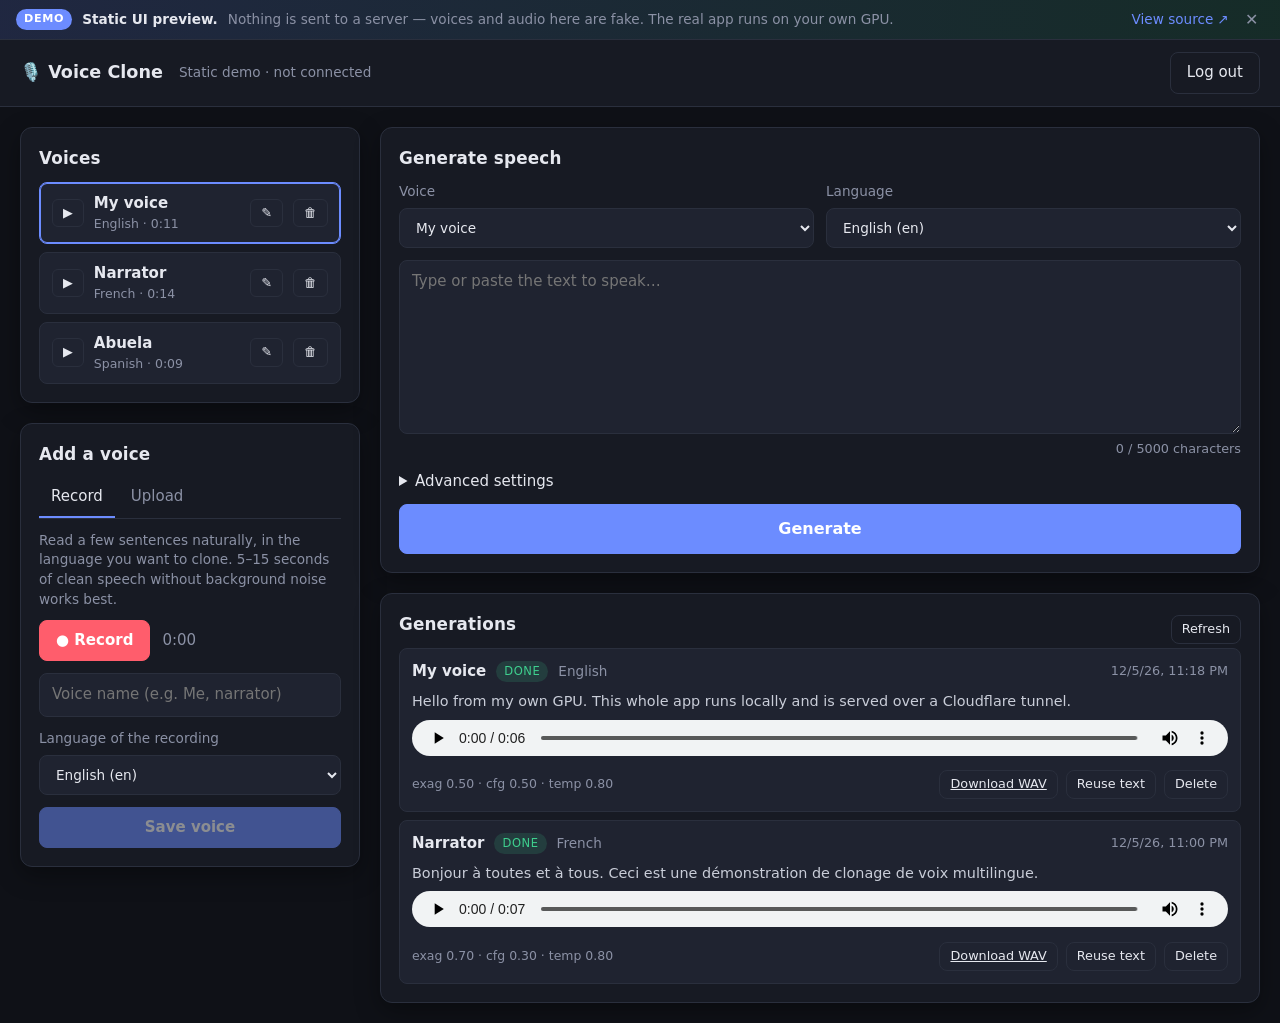
==== docs/index.html @ ca4d3bd9 "Add static front-end mockup deployed to GitHub Pages docs/ holds a non-functional preview of the UI " ====
<!doctype html>
<html lang="en">
<head>
  <meta charset="utf-8">
  <meta name="viewport" content="width=device-width, initial-scale=1">
  <title>Voice Clone — Demo</title>
  <meta name="description" content="Static UI preview of the self-hosted Voice Clone app (Chatterbox, MIT). Not connected to a backend.">
  <link rel="icon" href="data:image/svg+xml,%3Csvg xmlns='http://www.w3.org/2000/svg' viewBox='0 0 100 100'%3E%3Ctext y='.9em' font-size='90'%3E%F0%9F%8E%99%EF%B8%8F%3C/text%3E%3C/svg%3E">
  <link rel="stylesheet" href="style.css">
</head>
<body>
  <div class="demo-banner" id="demo-banner">
    <span class="tag">Demo</span>
    <strong>Static UI preview.</strong>
    <span class="muted">Nothing is sent to a server — voices and audio here are fake. The real app runs on your own GPU.</span>
    <span class="spacer"></span>
    <a href="https://github.com/remtav/voice-clone-app" target="_blank" rel="noopener">View source ↗</a>
    <button class="close" id="demo-banner-close" type="button" title="Dismiss">✕</button>
  </div>

  <header class="topbar">
    <div class="brand">🎙️ <span>Voice Clone</span></div>
    <div class="status" id="status-bar" title="Engine status">Static demo · not connected</div>
    <button id="logout-btn" class="btn btn-ghost" type="button">Log out</button>
  </header>

  <section id="login-view" class="view hidden">
    <form id="login-form" class="card login-card">
      <h2>Sign in</h2>
      <p class="muted">Enter the app password to continue. <em>(Demo: any value works.)</em></p>
      <input type="password" id="login-password" placeholder="Password" autocomplete="current-password">
      <button class="btn btn-primary" type="submit">Sign in</button>
      <p class="error hidden" id="login-error"></p>
    </form>
  </section>

  <main id="app-view" class="view hidden">
    <div class="layout">
      <aside class="column">
        <section class="card">
          <h2>Voices</h2>
          <ul id="voice-list" class="voice-list"></ul>
          <p id="voice-empty" class="muted hidden">No voices yet. Record or upload one below.</p>
        </section>

        <section class="card">
          <h2>Add a voice</h2>
          <div class="tabs" role="tablist">
            <button class="tab active" type="button" data-tab="record">Record</button>
            <button class="tab" type="button" data-tab="upload">Upload</button>
          </div>

          <div id="tab-record" class="tab-panel">
            <p class="muted small">Read a few sentences naturally, in the language you want to clone.
              5–15 seconds of clean speech without background noise works best.</p>
            <div class="record-controls">
              <button id="record-btn" class="btn btn-danger" type="button">● Record</button>
              <span id="record-timer" class="timer">0:00</span>
            </div>
            <audio id="record-preview" controls class="hidden"></audio>
          </div>

          <div id="tab-upload" class="tab-panel hidden">
            <p class="muted small">WAV, MP3, M4A, OGG, FLAC or WebM. Only the first
              <span id="max-ref-seconds">30</span> seconds are kept.</p>
            <input type="file" id="voice-file" accept="audio/*,video/*,.wav,.mp3,.m4a,.aac,.ogg,.opus,.flac,.webm,.mp4">
          </div>

          <form id="voice-form" class="stack">
            <input type="text" id="voice-name" placeholder="Voice name (e.g. Me, narrator)" maxlength="120">
            <label class="field">Language of the recording
              <select id="voice-language"></select>
            </label>
            <button class="btn btn-primary" id="voice-save" type="submit" disabled>Save voice</button>
          </form>
        </section>
      </aside>

      <section class="column main-column">
        <section class="card">
          <h2>Generate speech</h2>
          <form id="generate-form" class="stack">
            <div class="row">
              <label class="field">Voice
                <select id="gen-voice" required></select>
              </label>
              <label class="field">Language
                <select id="gen-language"></select>
              </label>
            </div>
            <textarea id="gen-text" rows="7" placeholder="Type or paste the text to speak…" required></textarea>
            <div class="char-count"><span id="char-count">0</span> / <span id="char-max">5000</span> characters</div>

            <details class="advanced">
              <summary>Advanced settings</summary>
              <div class="sliders">
                <label class="field">Exaggeration <output id="exaggeration-val">0.50</output>
                  <input type="range" id="exaggeration" min="0" max="1.5" step="0.05" value="0.5">
                </label>
                <label class="field">CFG weight / pace <output id="cfg-val">0.50</output>
                  <input type="range" id="cfg" min="0" max="1" step="0.05" value="0.5">
                </label>
                <label class="field">Temperature <output id="temp-val">0.80</output>
                  <input type="range" id="temp" min="0.1" max="1.5" step="0.05" value="0.8">
                </label>
                <label class="field">Seed (optional)
                  <input type="number" id="seed" min="0" step="1" placeholder="random">
                </label>
              </div>
              <p class="muted small">
                Defaults (0.5 / 0.5) suit most voices. For more expressive speech try exaggeration ≈ 0.7 with
                CFG ≈ 0.3. If the speaker is fast, lower CFG to ≈ 0.3. A fixed seed makes results reproducible.
              </p>
            </details>

            <button class="btn btn-primary btn-lg" id="gen-btn" type="submit">Generate</button>
          </form>
        </section>

        <section class="card">
          <div class="card-head">
            <h2>Generations</h2>
            <button id="refresh-jobs" class="btn btn-ghost small" type="button">Refresh</button>
          </div>
          <ul id="job-list" class="job-list"></ul>
          <p id="job-empty" class="muted hidden">Nothing generated yet.</p>
        </section>
      </section>
    </div>
  </main>

  <div id="toast" class="toast hidden" role="status"></div>
  <script src="demo.js"></script>
</body>
</html>
---- docs/style.css ----
:root {
  --bg: #0f1117;
  --panel: #171a23;
  --panel-2: #1f2330;
  --border: #2a2f3d;
  --text: #e6e8ef;
  --muted: #8b91a5;
  --accent: #6c8cff;
  --accent-2: #5271f0;
  --danger: #ff5d6c;
  --ok: #3ecf8e;
  --warn: #f5b84c;
  --radius: 12px;
  --shadow: 0 8px 24px rgba(0, 0, 0, 0.35);
  font-family: system-ui, -apple-system, "Segoe UI", Roboto, sans-serif;
}

* { box-sizing: border-box; }
html, body { margin: 0; background: var(--bg); color: var(--text); }
body { min-height: 100vh; font-size: 15px; line-height: 1.45; }
h2 { margin: 0 0 12px; font-size: 1.05rem; font-weight: 600; letter-spacing: 0.01em; }
p { margin: 0 0 10px; }
.hidden { display: none !important; }
.muted { color: var(--muted); }
.small { font-size: 0.85rem; }
.error { color: var(--danger); }

.topbar {
  display: flex; align-items: center; gap: 16px;
  padding: 12px 20px; border-bottom: 1px solid var(--border);
  background: var(--panel); position: sticky; top: 0; z-index: 5;
}
.brand { font-weight: 700; font-size: 1.1rem; white-space: nowrap; }
.status { flex: 1; color: var(--muted); font-size: 0.85rem; overflow: hidden; text-overflow: ellipsis; white-space: nowrap; }
.status .dot { display: inline-block; width: 8px; height: 8px; border-radius: 50%; margin-right: 6px; background: var(--muted); }
.status.ok .dot { background: var(--ok); }
.status.busy .dot { background: var(--warn); animation: pulse 1.2s infinite; }
.status.err .dot { background: var(--danger); }
@keyframes pulse { 0%, 100% { opacity: 1; } 50% { opacity: 0.3; } }

.view { padding: 20px; }
.layout { display: grid; grid-template-columns: 340px 1fr; gap: 20px; max-width: 1280px; margin: 0 auto; }
@media (max-width: 900px) { .layout { grid-template-columns: 1fr; } }
.column { display: flex; flex-direction: column; gap: 20px; min-width: 0; }

.card {
  background: var(--panel); border: 1px solid var(--border); border-radius: var(--radius);
  padding: 18px; box-shadow: var(--shadow);
}
.card-head { display: flex; align-items: center; justify-content: space-between; }
.login-card { max-width: 380px; margin: 60px auto; display: flex; flex-direction: column; gap: 12px; }

.stack { display: flex; flex-direction: column; gap: 12px; }
.row { display: grid; grid-template-columns: 1fr 1fr; gap: 12px; }
@media (max-width: 600px) { .row { grid-template-columns: 1fr; } }
.field { display: flex; flex-direction: column; gap: 6px; font-size: 0.85rem; color: var(--muted); }
.field output { float: right; color: var(--text); font-variant-numeric: tabular-nums; }

input[type="text"], input[type="password"], input[type="number"], select, textarea {
  width: 100%; padding: 10px 12px; border-radius: 8px; border: 1px solid var(--border);
  background: var(--panel-2); color: var(--text); font: inherit;
}
textarea { resize: vertical; min-height: 120px; }
input:focus, select:focus, textarea:focus { outline: 2px solid var(--accent); outline-offset: 0; border-color: transparent; }
input[type="file"] { color: var(--muted); }
input[type="range"] { width: 100%; accent-color: var(--accent); }
.char-count { text-align: right; font-size: 0.8rem; color: var(--muted); margin-top: -6px; }
.char-count.over { color: var(--danger); }

.btn {
  display: inline-flex; align-items: center; justify-content: center; gap: 6px;
  padding: 9px 16px; border-radius: 8px; border: 1px solid var(--border);
  background: var(--panel-2); color: var(--text); font: inherit; cursor: pointer;
  transition: background 0.15s, transform 0.05s;
}
.btn:hover:not(:disabled) { background: #272c3b; }
.btn:active:not(:disabled) { transform: translateY(1px); }
.btn:disabled { opacity: 0.5; cursor: not-allowed; }
.btn-primary { background: var(--accent); border-color: var(--accent); color: #fff; font-weight: 600; }
.btn-primary:hover:not(:disabled) { background: var(--accent-2); }
.btn-danger { background: var(--danger); border-color: var(--danger); color: #fff; font-weight: 600; }
.btn-danger:hover:not(:disabled) { background: #e5475a; }
.btn-ghost { background: transparent; }
.btn-lg { padding: 12px 20px; font-size: 1rem; }
.btn.small, .icon-btn { padding: 4px 10px; font-size: 0.8rem; }
.icon-btn { border-radius: 6px; }

.tabs { display: flex; gap: 4px; margin-bottom: 12px; border-bottom: 1px solid var(--border); }
.tab { background: none; border: none; color: var(--muted); padding: 8px 12px; cursor: pointer; font: inherit; border-bottom: 2px solid transparent; }
.tab.active { color: var(--text); border-bottom-color: var(--accent); }
.tab-panel { margin-bottom: 12px; }
.record-controls { display: flex; align-items: center; gap: 12px; margin-bottom: 10px; }
.record-btn.recording { animation: pulse 1s infinite; }
.timer { font-variant-numeric: tabular-nums; color: var(--muted); }
audio { width: 100%; height: 36px; }

.voice-list, .job-list { list-style: none; margin: 0; padding: 0; display: flex; flex-direction: column; gap: 8px; }
.voice-item {
  display: flex; align-items: center; gap: 10px; padding: 10px 12px;
  border: 1px solid var(--border); border-radius: 8px; background: var(--panel-2); cursor: pointer;
}
.voice-item.selected { border-color: var(--accent); box-shadow: inset 0 0 0 1px var(--accent); }
.voice-item .info { flex: 1; min-width: 0; }
.voice-item .name { font-weight: 600; overflow: hidden; text-overflow: ellipsis; white-space: nowrap; }
.voice-item .meta { font-size: 0.78rem; color: var(--muted); }

.job-item { border: 1px solid var(--border); border-radius: 8px; background: var(--panel-2); padding: 12px; display: flex; flex-direction: column; gap: 8px; }
.job-head { display: flex; align-items: center; gap: 10px; flex-wrap: wrap; }
.job-head .voice { font-weight: 600; }
.job-head .when { color: var(--muted); font-size: 0.8rem; margin-left: auto; }
.job-text { font-size: 0.9rem; color: #c9cdd8; white-space: pre-wrap; max-height: 4.5em; overflow: hidden; position: relative; }
.job-text.expanded { max-height: none; }
.job-text-toggle { background: none; border: none; color: var(--accent); cursor: pointer; padding: 0; font-size: 0.8rem; align-self: flex-start; }
.job-actions { display: flex; align-items: center; gap: 8px; flex-wrap: wrap; }
.job-actions .spacer { flex: 1; }
.job-error { color: var(--danger); font-size: 0.85rem; }
.job-params { color: var(--muted); font-size: 0.78rem; }

.badge { font-size: 0.72rem; text-transform: uppercase; letter-spacing: 0.05em; padding: 2px 8px; border-radius: 999px; background: #2b3040; color: var(--muted); }
.badge.queued { background: #2b3040; }
.badge.running, .badge.cancelling { background: rgba(245, 184, 76, 0.15); color: var(--warn); }
.badge.done { background: rgba(62, 207, 142, 0.15); color: var(--ok); }
.badge.failed { background: rgba(255, 93, 108, 0.15); color: var(--danger); }
.badge.cancelled { background: #2b3040; }

.progress { height: 6px; background: #2b3040; border-radius: 999px; overflow: hidden; }
.progress > div { height: 100%; background: var(--accent); width: 0; transition: width 0.4s; }
.progress.indeterminate > div { width: 30%; animation: slide 1.2s infinite linear; }
@keyframes slide { from { transform: translateX(-100%); } to { transform: translateX(400%); } }

.toast {
  position: fixed; left: 50%; bottom: 24px; transform: translateX(-50%);
  background: #2b3040; border: 1px solid var(--border); color: var(--text);
  padding: 10px 16px; border-radius: 8px; box-shadow: var(--shadow); max-width: 90vw; z-index: 10;
}
.toast.error { border-color: var(--danger); }
.toast.ok { border-color: var(--ok); }

/* ---- Static demo banner (GitHub Pages maquette only) ---- */
.demo-banner {
  display: flex; align-items: center; gap: 10px; flex-wrap: wrap;
  padding: 8px 16px; font-size: 0.85rem;
  background: linear-gradient(90deg, rgba(108,140,255,0.18), rgba(62,207,142,0.14));
  border-bottom: 1px solid var(--border); color: var(--text);
}
.demo-banner strong { font-weight: 600; }
.demo-banner .tag {
  font-size: 0.7rem; text-transform: uppercase; letter-spacing: 0.06em;
  padding: 2px 8px; border-radius: 999px; background: var(--accent); color: #fff; font-weight: 600;
}
.demo-banner a { color: var(--accent); text-decoration: none; }
.demo-banner a:hover { text-decoration: underline; }
.demo-banner .spacer { flex: 1; }
.demo-banner .close { background: none; border: none; color: var(--muted); cursor: pointer; font-size: 1rem; padding: 2px 6px; }
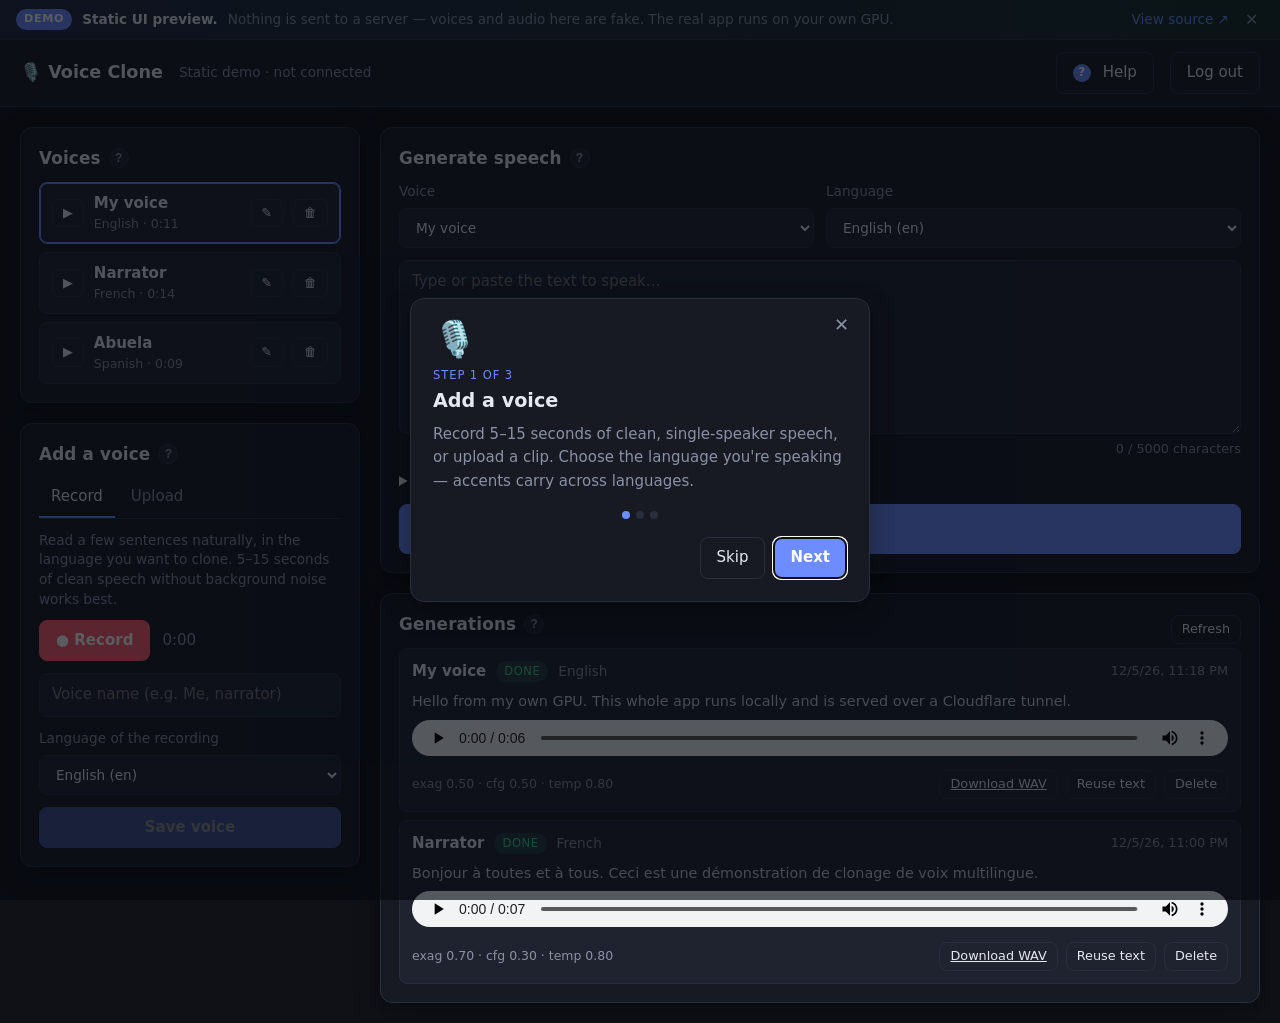
==== commit 044b917d: "Add contextual onboarding for new users A dependency-free onboarding layer shared by the real app an" ====
--- a/docs/index.html
+++ b/docs/index.html
@@ -7,6 +7,7 @@
   <meta name="description" content="Static UI preview of the self-hosted Voice Clone app (Chatterbox, MIT). Not connected to a backend.">
   <link rel="icon" href="data:image/svg+xml,%3Csvg xmlns='http://www.w3.org/2000/svg' viewBox='0 0 100 100'%3E%3Ctext y='.9em' font-size='90'%3E%F0%9F%8E%99%EF%B8%8F%3C/text%3E%3C/svg%3E">
   <link rel="stylesheet" href="style.css">
+  <link rel="stylesheet" href="onboarding.css">
 </head>
 <body>
   <div class="demo-banner" id="demo-banner">
@@ -131,5 +132,6 @@
 
   <div id="toast" class="toast hidden" role="status"></div>
   <script src="demo.js"></script>
+  <script src="onboarding.js"></script>
 </body>
 </html>
--- a/docs/onboarding.css
+++ b/docs/onboarding.css
@@ -0,0 +1,71 @@
+/* Onboarding: welcome modal, section "?" popovers, empty-state hints, Help button.
+   Dependency-free; shared verbatim by the real app (app/static) and the demo (docs). */
+
+/* Help button in the top bar */
+#ob-help { white-space: nowrap; }
+#ob-help::before { content: "?"; display: inline-grid; place-items: center; width: 18px; height: 18px; margin-right: 6px; border-radius: 50%; background: var(--accent); color: #fff; font-weight: 700; font-size: 0.75rem; }
+
+/* Section header help trigger */
+.ob-tip-btn {
+  appearance: none; border: 1px solid var(--border); background: var(--panel-2); color: var(--muted);
+  width: 20px; height: 20px; border-radius: 50%; font-size: 0.75rem; font-weight: 700; line-height: 1;
+  margin-left: 8px; cursor: pointer; vertical-align: middle; padding: 0;
+}
+.ob-tip-btn:hover, .ob-tip-btn[aria-expanded="true"] { color: #fff; background: var(--accent); border-color: var(--accent); }
+h2 .ob-tip-btn { transform: translateY(-1px); }
+
+/* Popover */
+.ob-popover {
+  position: fixed; z-index: 40; max-width: 300px; padding: 12px 14px;
+  background: var(--panel-2); border: 1px solid var(--border); border-radius: 10px;
+  box-shadow: var(--shadow); color: var(--text); font-size: 0.85rem; line-height: 1.5;
+}
+.ob-popover h4 { margin: 0 0 4px; font-size: 0.85rem; }
+.ob-popover p { margin: 0; color: var(--muted); }
+.ob-popover::after {
+  content: ""; position: absolute; top: -6px; left: var(--arrow-x, 20px);
+  width: 10px; height: 10px; background: var(--panel-2);
+  border-left: 1px solid var(--border); border-top: 1px solid var(--border); transform: rotate(45deg);
+}
+
+/* Welcome modal */
+.ob-backdrop {
+  position: fixed; inset: 0; z-index: 50; display: grid; place-items: center;
+  background: rgba(6, 8, 14, 0.66); padding: 16px;
+}
+.ob-backdrop[hidden] { display: none; }
+.ob-modal {
+  width: min(460px, 100%); background: var(--panel); border: 1px solid var(--border);
+  border-radius: 14px; box-shadow: var(--shadow); padding: 22px; position: relative;
+}
+.ob-modal .ob-close {
+  position: absolute; top: 12px; right: 12px; background: none; border: none;
+  color: var(--muted); font-size: 1.1rem; cursor: pointer; padding: 4px 8px;
+}
+.ob-modal .ob-close:hover { color: var(--text); }
+.ob-slide-icon { font-size: 2.2rem; line-height: 1; }
+.ob-step-label { font-size: 0.72rem; text-transform: uppercase; letter-spacing: 0.08em; color: var(--accent); margin: 10px 0 4px; }
+.ob-slide h3 { margin: 0 0 8px; font-size: 1.2rem; }
+.ob-slide p { margin: 0; color: var(--muted); line-height: 1.55; }
+.ob-slide .kbd { font-family: ui-monospace, SFMono-Regular, Menlo, monospace; font-size: 0.85em; background: var(--panel-2); border: 1px solid var(--border); border-radius: 4px; padding: 1px 5px; }
+
+.ob-dots { display: flex; gap: 6px; justify-content: center; margin: 18px 0; }
+.ob-dots button { width: 8px; height: 8px; border-radius: 50%; border: none; background: var(--border); cursor: pointer; padding: 0; }
+.ob-dots button.active { background: var(--accent); }
+
+.ob-actions { display: flex; align-items: center; gap: 8px; }
+.ob-actions .spacer { flex: 1; }
+
+/* Empty-state hints */
+.ob-empty {
+  border: 1px dashed var(--border); border-radius: 10px; padding: 14px 16px;
+  background: rgba(108, 140, 255, 0.06); color: var(--muted); font-size: 0.9rem;
+}
+.ob-empty strong { color: var(--text); }
+.ob-empty ol { margin: 8px 0 0; padding-left: 18px; }
+.ob-empty li { margin: 2px 0; }
+
+@media (prefers-reduced-motion: no-preference) {
+  .ob-modal { animation: ob-pop 0.18s ease-out; }
+  @keyframes ob-pop { from { transform: translateY(8px) scale(0.98); opacity: 0; } to { transform: none; opacity: 1; } }
+}
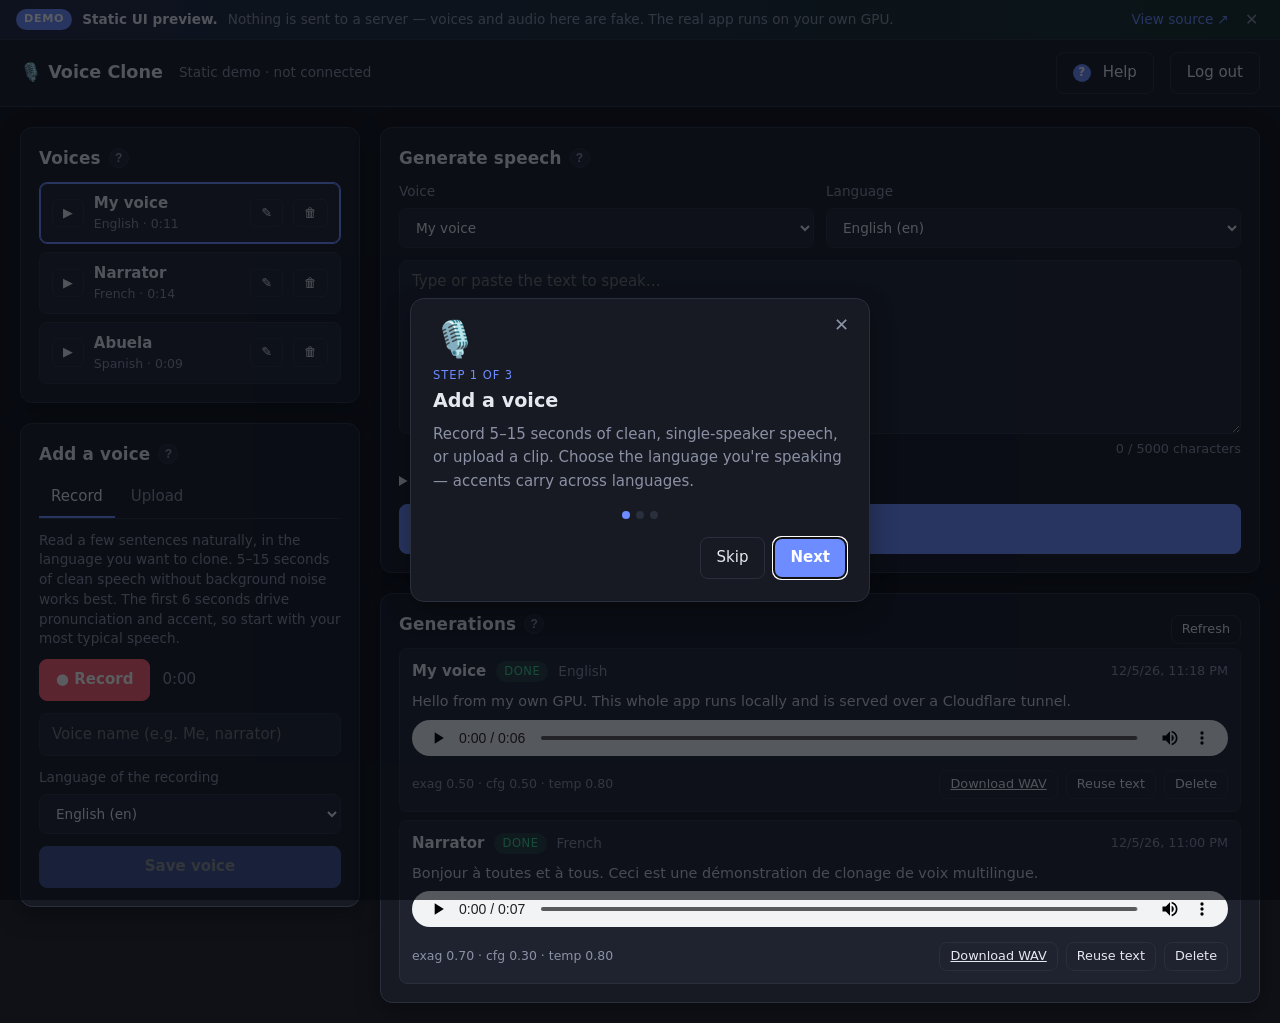
==== commit dedddb85: "Load a fine-tuned multilingual T3 checkpoint and add accent presets CHATTERBOX_T3_MODEL selects the " ====
--- a/docs/index.html
+++ b/docs/index.html
@@ -53,7 +53,8 @@
 
           <div id="tab-record" class="tab-panel">
             <p class="muted small">Read a few sentences naturally, in the language you want to clone.
-              5–15 seconds of clean speech without background noise works best.</p>
+              5–15 seconds of clean speech without background noise works best. The first 6 seconds
+              drive pronunciation and accent, so start with your most typical speech.</p>
             <div class="record-controls">
               <button id="record-btn" class="btn btn-danger" type="button">● Record</button>
               <span id="record-timer" class="timer">0:00</span>
@@ -94,6 +95,14 @@
 
             <details class="advanced">
               <summary>Advanced settings</summary>
+              <div class="presets" role="group" aria-label="Presets">
+                <button class="btn small preset" type="button" data-exag="0.5" data-cfg="0.5" data-temp="0.8"
+                        title="Chatterbox defaults">Neutral</button>
+                <button class="btn small preset" type="button" data-exag="0.4" data-cfg="0.8" data-temp="0.6"
+                        title="Follow the reference closely: keeps a regional accent">Faithful accent</button>
+                <button class="btn small preset" type="button" data-exag="0.7" data-cfg="0.3" data-temp="0.8"
+                        title="More emotion, slower pace">Expressive</button>
+              </div>
               <div class="sliders">
                 <label class="field">Exaggeration <output id="exaggeration-val">0.50</output>
                   <input type="range" id="exaggeration" min="0" max="1.5" step="0.05" value="0.5">
@@ -110,7 +119,9 @@
               </div>
               <p class="muted small">
                 Defaults (0.5 / 0.5) suit most voices. For more expressive speech try exaggeration ≈ 0.7 with
-                CFG ≈ 0.3. If the speaker is fast, lower CFG to ≈ 0.3. A fixed seed makes results reproducible.
+                CFG ≈ 0.3. If the speaker is fast, lower CFG to ≈ 0.3. To keep a regional accent (e.g. Quebec
+                French), use <em>Faithful accent</em>: a higher CFG follows the reference more closely. A fixed
+                seed makes results reproducible.
               </p>
             </details>
 
--- a/docs/style.css
+++ b/docs/style.css
@@ -83,6 +83,9 @@
 .btn-ghost { background: transparent; }
 .btn-lg { padding: 12px 20px; font-size: 1rem; }
 .btn.small, .icon-btn { padding: 4px 10px; font-size: 0.8rem; }
+
+.presets { display: flex; flex-wrap: wrap; gap: 8px; margin: 12px 0 4px; }
+.preset.active { border-color: var(--accent); color: var(--accent); }
 .icon-btn { border-radius: 6px; }
 
 .tabs { display: flex; gap: 4px; margin-bottom: 12px; border-bottom: 1px solid var(--border); }
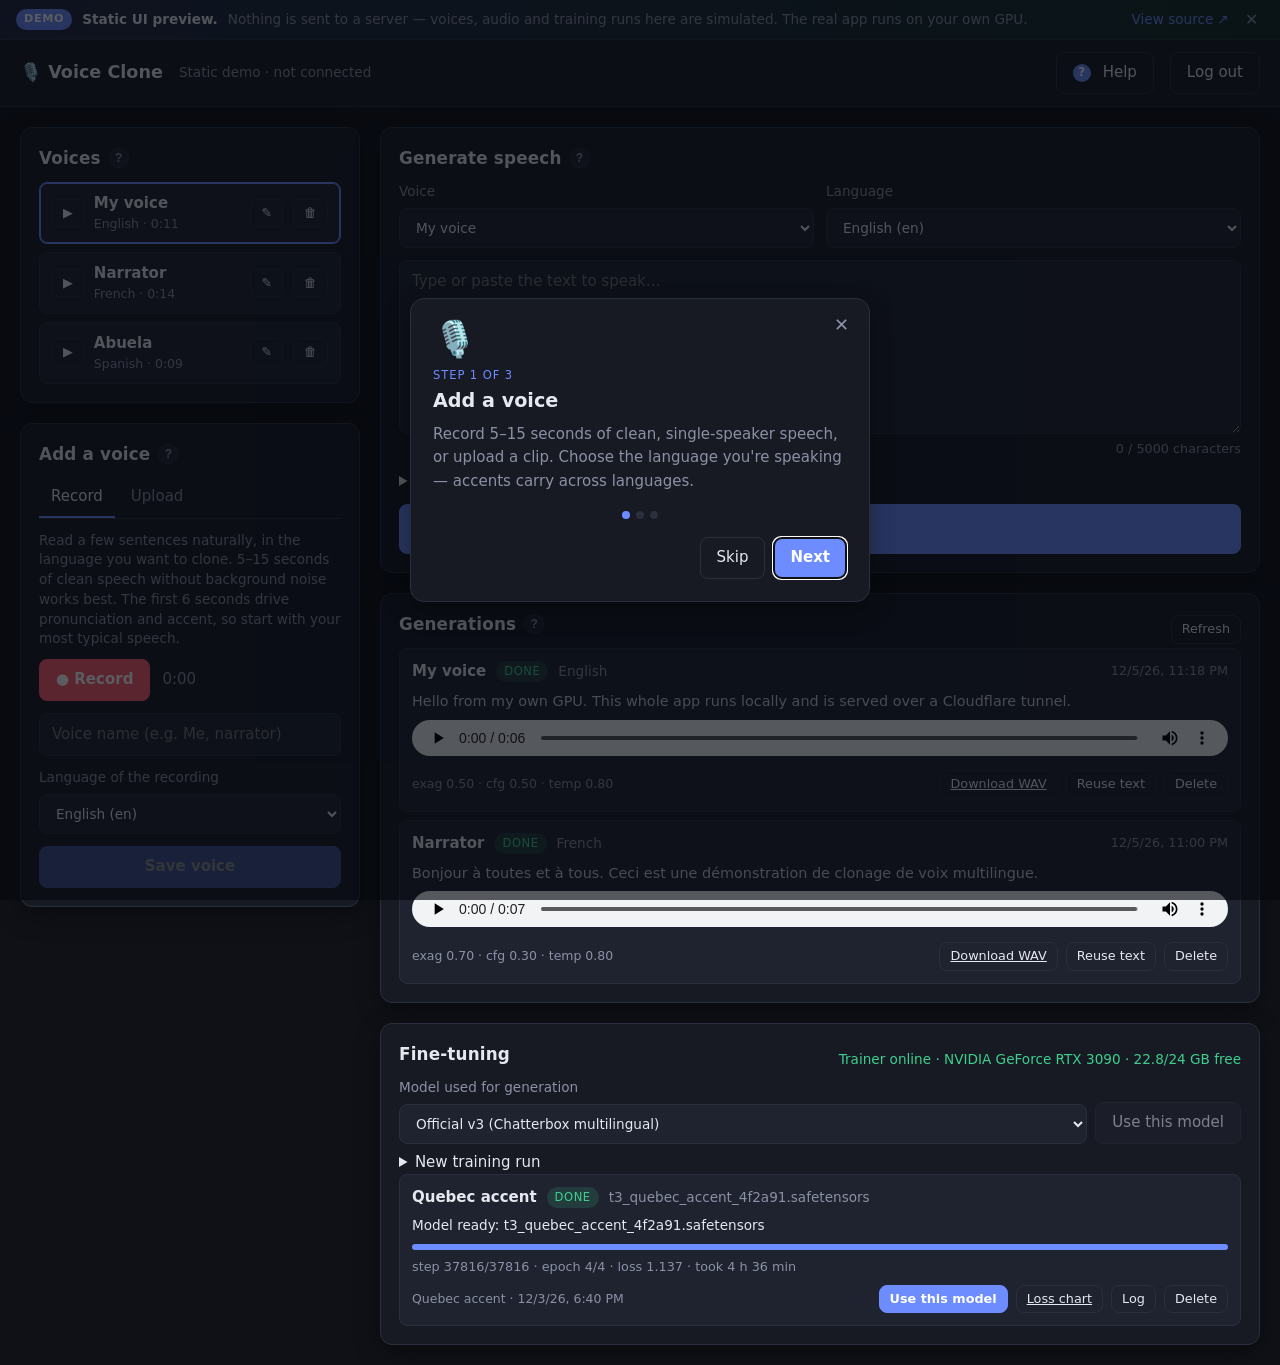
==== commit 98ee7c1c: "Show the Fine-tuning card in the GitHub Pages demo The static demo in docs/ now has the trainer UI. " ====
--- a/docs/index.html
+++ b/docs/index.html
@@ -13,7 +13,7 @@
   <div class="demo-banner" id="demo-banner">
     <span class="tag">Demo</span>
     <strong>Static UI preview.</strong>
-    <span class="muted">Nothing is sent to a server — voices and audio here are fake. The real app runs on your own GPU.</span>
+    <span class="muted">Nothing is sent to a server — voices, audio and training runs here are simulated. The real app runs on your own GPU.</span>
     <span class="spacer"></span>
     <a href="https://github.com/remtav/voice-clone-app" target="_blank" rel="noopener">View source ↗</a>
     <button class="close" id="demo-banner-close" type="button" title="Dismiss">✕</button>
@@ -96,11 +96,11 @@
             <details class="advanced">
               <summary>Advanced settings</summary>
               <div class="presets" role="group" aria-label="Presets">
-                <button class="btn small preset" type="button" data-exag="0.5" data-cfg="0.5" data-temp="0.8"
+                <button class="btn small preset" type="button" data-preset="neutral" data-exag="0.5" data-cfg="0.5" data-temp="0.8"
                         title="Chatterbox defaults">Neutral</button>
-                <button class="btn small preset" type="button" data-exag="0.4" data-cfg="0.8" data-temp="0.6"
+                <button class="btn small preset" type="button" data-preset="faithful" data-exag="0.4" data-cfg="0.8" data-temp="0.6"
                         title="Follow the reference closely: keeps a regional accent">Faithful accent</button>
-                <button class="btn small preset" type="button" data-exag="0.7" data-cfg="0.3" data-temp="0.8"
+                <button class="btn small preset" type="button" data-preset="expressive" data-exag="0.7" data-cfg="0.3" data-temp="0.8"
                         title="More emotion, slower pace">Expressive</button>
               </div>
               <div class="sliders">
@@ -120,12 +120,13 @@
               <p class="muted small">
                 Defaults (0.5 / 0.5) suit most voices. For more expressive speech try exaggeration ≈ 0.7 with
                 CFG ≈ 0.3. If the speaker is fast, lower CFG to ≈ 0.3. To keep a regional accent (e.g. Quebec
-                French), use <em>Faithful accent</em>: a higher CFG follows the reference more closely. A fixed
-                seed makes results reproducible.
+                French), use <em>Faithful accent</em>: a higher CFG follows the reference more closely. French
+                voices start on it until you change a setting. A fixed seed makes results reproducible.
               </p>
             </details>
 
             <button class="btn btn-primary btn-lg" id="gen-btn" type="submit">Generate</button>
+            <p id="gen-training-note" class="gen-note hidden" role="status"></p>
           </form>
         </section>
 
@@ -137,12 +138,65 @@
           <ul id="job-list" class="job-list"></ul>
           <p id="job-empty" class="muted hidden">Nothing generated yet.</p>
         </section>
+
+        <section class="card" id="training-card">
+          <div class="card-head">
+            <h2>Fine-tuning</h2>
+            <span id="trainer-status" class="trainer-status small">Checking the trainer…</span>
+          </div>
+
+          <div class="model-row">
+            <label class="field">Model used for generation
+              <select id="model-select"></select>
+            </label>
+            <button id="model-apply" class="btn" type="button" disabled>Use this model</button>
+            <button id="model-delete" class="btn btn-ghost small hidden" type="button">Delete</button>
+          </div>
+          <p id="model-error" class="job-error hidden"></p>
+
+          <details id="training-new" class="advanced">
+            <summary>New training run</summary>
+            <form id="training-form" class="stack">
+              <div class="row">
+                <label class="field">Recipe
+                  <select id="tr-recipe">
+                    <option value="fr_ca">Quebec accent (public corpus, from v3)</option>
+                    <option value="personal">My voice (my recordings, from a Quebec model)</option>
+                  </select>
+                </label>
+                <label class="field">Name
+                  <input type="text" id="tr-name" maxlength="60" placeholder="Quebec accent">
+                </label>
+              </div>
+              <label class="field personal-only hidden">Start from
+                <select id="tr-base"></select>
+              </label>
+              <div class="row">
+                <label class="field">Epochs <input type="number" id="tr-epochs" min="1" max="20" step="1"></label>
+                <label class="field">LoRA rank
+                  <select id="tr-rank"><option value="">default</option><option>8</option><option>16</option>
+                    <option>32</option><option>64</option></select>
+                </label>
+              </div>
+              <label class="field">Learning rate <input type="number" id="tr-lr" min="0.000001" max="0.001" step="any"></label>
+              <p id="tr-hint" class="muted small"></p>
+              <button id="tr-start" class="btn btn-primary" type="submit">Start training</button>
+              <p class="muted small">Training takes the GPU: generation pauses until the run ends (3–6 h on a
+                24 GB card for the Quebec recipe). The result appears in the model list once validated.</p>
+            </form>
+          </details>
+
+          <ul id="run-list" class="job-list"></ul>
+          <p id="run-empty" class="muted">No training run yet.</p>
+        </section>
       </section>
     </div>
   </main>
 
   <div id="toast" class="toast hidden" role="status"></div>
   <script src="demo.js"></script>
+  <script src="training-mock.js"></script>
+  <script src="training.js"></script>
   <script src="onboarding.js"></script>
 </body>
 </html>
--- a/docs/style.css
+++ b/docs/style.css
@@ -125,6 +125,7 @@
 .badge.done { background: rgba(62, 207, 142, 0.15); color: var(--ok); }
 .badge.failed { background: rgba(255, 93, 108, 0.15); color: var(--danger); }
 .badge.cancelled { background: #2b3040; }
+.badge.waiting_gpu { background: rgba(245, 184, 76, 0.15); color: var(--warn); }
 
 .progress { height: 6px; background: #2b3040; border-radius: 999px; overflow: hidden; }
 .progress > div { height: 100%; background: var(--accent); width: 0; transition: width 0.4s; }
@@ -155,3 +156,16 @@
 .demo-banner a:hover { text-decoration: underline; }
 .demo-banner .spacer { flex: 1; }
 .demo-banner .close { background: none; border: none; color: var(--muted); cursor: pointer; font-size: 1rem; padding: 2px 6px; }
+
+/* Fine-tuning ------------------------------------------------------------- */
+.training-active #gen-btn { opacity: 0.5; pointer-events: none; }
+.gen-note { margin: 0; font-size: 0.85rem; color: var(--warn); }
+.trainer-status { color: var(--muted); }
+.trainer-status.ok { color: var(--ok); }
+.trainer-status.err { color: var(--danger); }
+.model-row { display: flex; gap: 8px; align-items: flex-end; flex-wrap: wrap; margin-bottom: 8px; }
+.model-row .field { flex: 1; min-width: 220px; }
+.run-meta { color: var(--muted); font-size: 0.8rem; }
+.run-stage { font-size: 0.85rem; }
+.run-log { max-height: 260px; overflow: auto; margin: 0; padding: 8px; border: 1px solid var(--border); border-radius: 6px;
+  background: #0f1117; color: #c9cdd8; font-size: 0.75rem; white-space: pre-wrap; word-break: break-word; }
